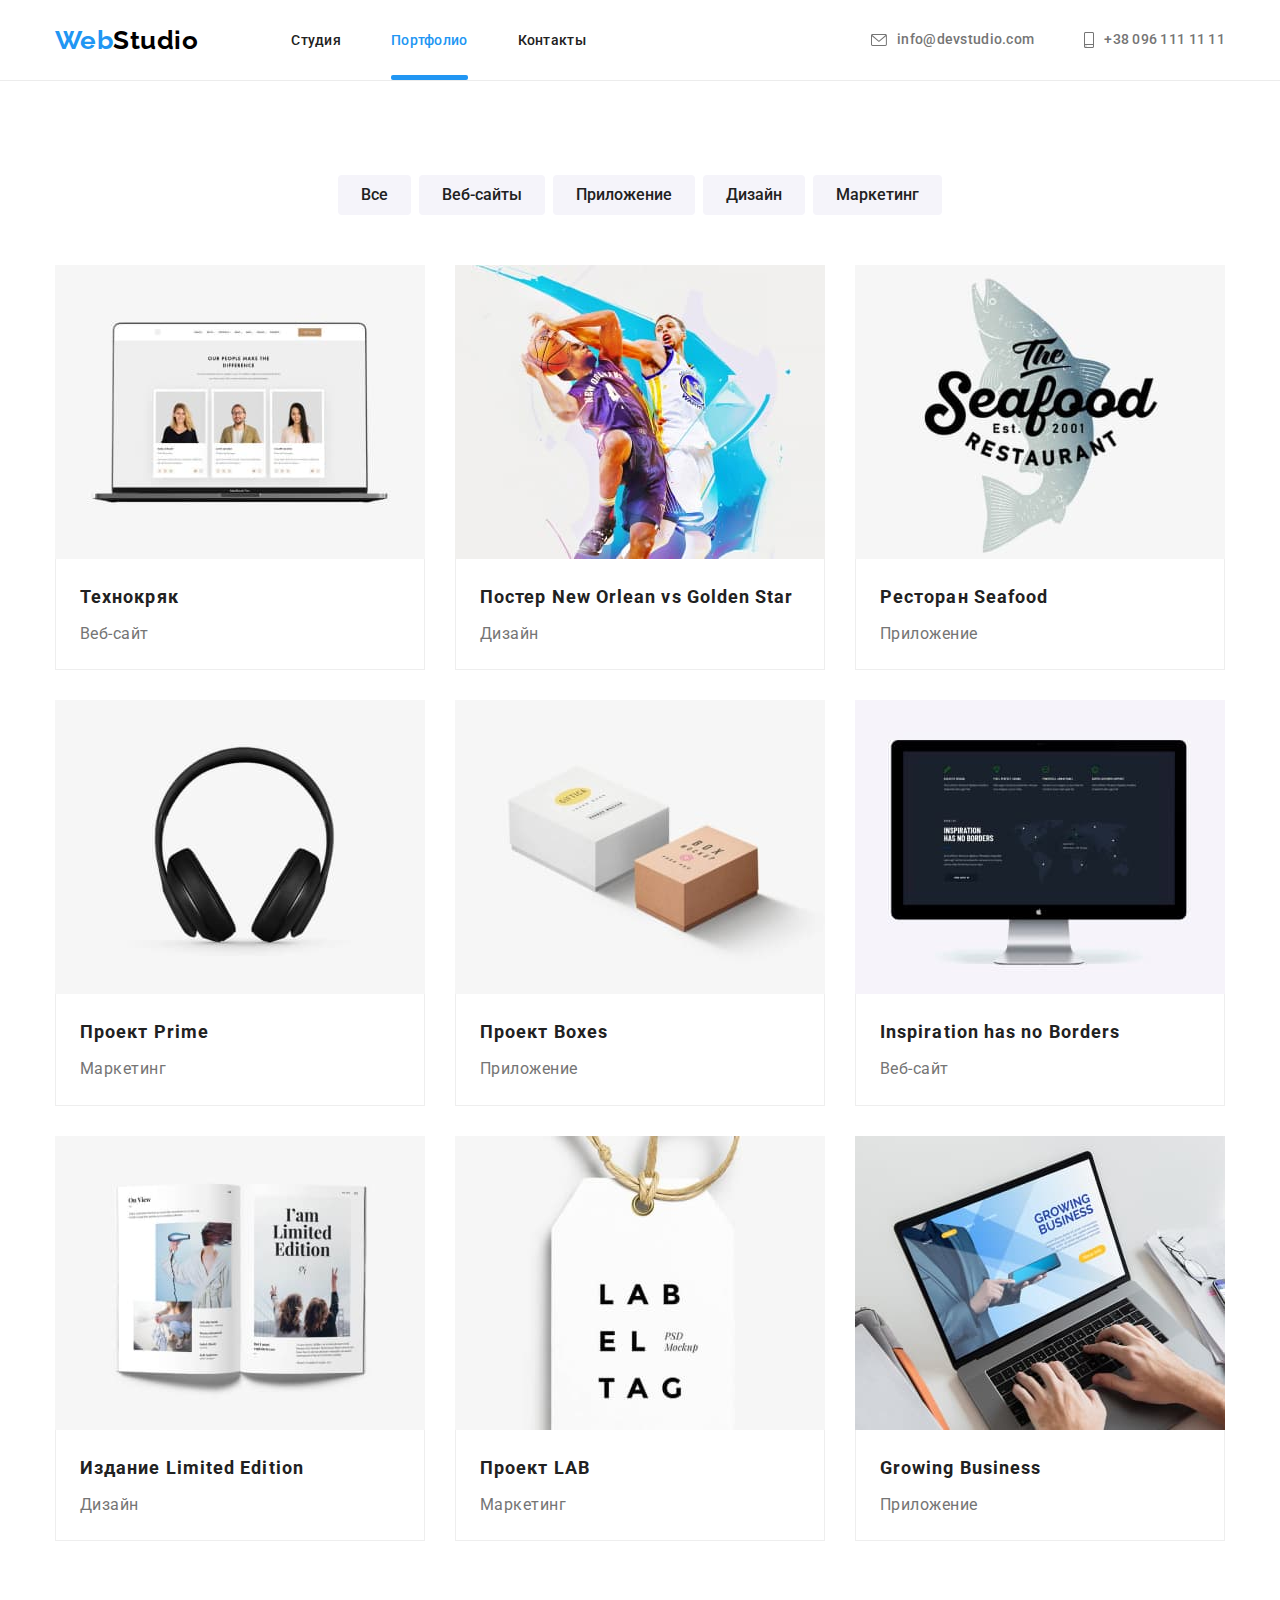
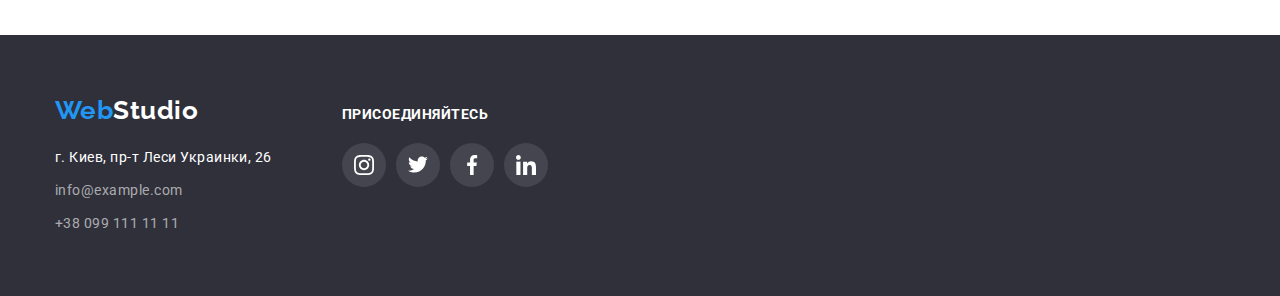
==== portfolio.html @ ec58dec9 "Add files via upload" ====
<!DOCTYPE html>
<html lang="en">

<head>
    <meta charset="UTF-8">
    <meta http-equiv="X-UA-Compatible" content="IE=edge">
    <meta name="viewport" content="width=device-width, initial-scale=1.0">
    <title>Document</title>
    <link rel="preconnect" href="https://fonts.gstatic.com">
    <link href="https://fonts.googleapis.com/css2?family=Raleway:wght@700&family=Roboto:wght@400;500;700;900&display=swap"
        rel="stylesheet">
        <link rel="stylesheet" href="https://cdnjs.cloudflare.com/ajax/libs/modern-normalize/0.2.0/modern-normalize.min.css" />
    <link rel="stylesheet" href="./css/styles.css">
</head>

<body>
    <!-- Хедер -->
    <header class="header pntr">
        <div class="container">
            <nav class="navigator">
                <a href="./index.html" class="logo webstudio">Web<span class="top">Studio</span></a>
                <ul class="site-nav list menu">
                    <li class="menu-item"><a href="./index.html" class="link">Студия</a></li>
                    <li class="menu-item"><a href="./portfolio.html" class="link current">Портфолио</a></li>
                    <li class="menu-item"><a href="" class="link">Контакты</a></li>
                </ul>
            </nav>
    
            <ul class="contacts-nav list menu pntr">
                <li class="auth-item">
                    <a href="mailto:info@devstudio.com" class="inf link">
    
                        <svg class="icon">
                            <use href="./images/sprite.svg#icon-envelope"></use>
                        </svg>
                        info@devstudio.com</a>
    
                </li>
                <li class="auth-item">
                    <a href="tel:+380961111111" class="inf link">
    
                        <svg class="icon-tel">
                            <use href="./images/sprite.svg#icon-smartphone"></use>
                        </svg>
                        +38 096 111 11 11</a>
                </li>
            </ul>
        </div>
    </header>

    <!-- Main -->
        <main>
        <section class="section">
            <div class="container">
        <h1 class="visually-hidden">Портфолио</h1>

        <ul class="button list pntr bar-nav"> 
            <li class="bar-item">
                <button type="button" class="btn">Все</button>
            </li>
            <li class="bar-item">
                <button type="button" class="btn">Веб-сайты</button>
            </li>
            <li class="bar-item">
                <button type="button" class="btn">Приложение</button>
            </li>
            <li class="bar-item">
                <button type="button" class="btn">Дизайн</button>
            </li>
            <li class="bar-item">
                <button type="button" class="btn">Маркетинг</button>
            </li>
        </ul>

        <ul class="all list">
            <li class="photo-items shadow">

              <div class="box">
                 <img src="./images/1.jpg" alt="Ноутбук" width="370">
                 <p class="overflow">Технокряк это современная площадка распространения коронавируса. Компании используют эту платформу для цифрового
                шпионажа и атак на защищённые сервера конкурентов.</p>
                </div>
                  <div class="portfolio-text">
                    <h2 class="all-title">Технокряк</h2>
                <p class="all-text">Веб-сайт</p>

                </div>
            </li>
            <li class="photo-items">
               <div class="box">
                <img src="./images/2.jpg" alt="Два баскетболисты" width="370">
                <p class="overflow">Технокряк это современная площадка распространения коронавируса. Компании используют эту платформу
                    для цифрового
                    шпионажа и атак на защищённые сервера конкурентов.</p>
                </div>
                <div class="portfolio-text">
                    <h2 class="all-title">Постер New Orlean vs Golden Star</h2>
                <p class="all-text">Дизайн</p>
                
                </div>
            </li>
            <li class="photo-items">
              <div class="box">
                <img src="./images/3.jpg" alt="SeaFood" width="370">
            <p class="overflow">Технокряк это современная площадка распространения коронавируса. Компании используют эту платформу
                для цифрового
                шпионажа и атак на защищённые сервера конкурентов.</p>
            </div>
                <div class="portfolio-text">
                   <h2 class="all-title">Ресторан Seafood</h2>
                <p class="all-text">Приложение</p>
                </div>
            </li>
            <li class="photo-items">
              <div class="box">
                <img src="./images/4.jpg" alt="Наушники" width="370">
                <p class="overflow">Технокряк это современная площадка распространения коронавируса. Компании используют эту платформу
                    для цифрового
                    шпионажа и атак на защищённые сервера конкурентов.</p>
                </div>
                <div class="portfolio-text">
                    <h2 class="all-title">Проект Prime</h2>
                <p class="all-text">Маркетинг</p>
                </div>
            </li>
            <li class="photo-items">
               <div class="box">
                <img src="./images/5.jpg" alt="Коробки" width="370">
            <p class="overflow">Технокряк это современная площадка распространения коронавируса. Компании используют эту платформу
                для цифрового
                шпионажа и атак на защищённые сервера конкурентов.</p>
            </div>
                <div class="portfolio-text">
                    <h2 class="all-title">Проект Boxes</h2>
                <p class="all-text">Приложение</p>
                </div>
            </li>
            <li class="photo-items">
               <div class="box">
                <img src="./images/6.jpg" alt="Компютер" width="370">
                <p class="overflow">Технокряк это современная площадка распространения коронавируса. Компании используют эту платформу
                    для цифрового
                    шпионажа и атак на защищённые сервера конкурентов.</p>
                </div>
                <div class="portfolio-text">
                    <h2 class="all-title">Inspiration has no Borders</h2>
                <p class="all-text">Веб-сайт</p>
                </div>
            </li>
            <li class="photo-items">
               <div class="box">
                <img src="./images/7.jpg" alt="Журнал" width="370">
            <p class="overflow">Технокряк это современная площадка распространения коронавируса. Компании используют эту платформу
                для цифрового
                шпионажа и атак на защищённые сервера конкурентов.</p>
            </div>
                <div class="portfolio-text">
                    <h2 class="all-title">Издание Limited Edition</h2>
                <p class="all-text">Дизайн</p>
                </div>
            </li>
            <li class="photo-items">
                <div class="box">
                <img src="./images/8.jpg" alt="LabelTag" width="370">
                <p class="overflow">Технокряк это современная площадка распространения коронавируса. Компании используют эту платформу
                    для цифрового
                    шпионажа и атак на защищённые сервера конкурентов.</p>
                </div>
                <div class="portfolio-text">
                    <h2 class="all-title">Проект LAB</h2>
                <p class="all-text">Маркетинг</p>
                </div>
            </li>
            <li class="photo-items">
                   <div class="box">
                <img src="./images/9.jpg" alt="Руки на ноутбуке" width="370">
                <p class="overflow">Технокряк это современная площадка распространения коронавируса. Компании используют эту платформу
                    для цифрового
                    шпионажа и атак на защищённые сервера конкурентов.</p>
                </div>
                <div class="portfolio-text">
                    <h2 class="all-title">Growing Business</h2>
                <p class="all-text">Приложение</p>
                </div>
            </li>

        </ul>
                    </div>
        </section>
    </main>

    <!--Подвал-->
    <footer class="page-footer pntr">
        <div class="container ftr">
            <div class="ftr">
                <a href="" class="logo logo-btm">Web<span class="down">Studio</span></a>
                <address class="street tel-mail">
                    г. Киев, пр-т Леси Украинки, 26
                    <a href="mailto:info@example.com" class="inf link item">info@example.com</a>
                    <a href="tel:+380991111111" class="inf link item">+38 099 111 11 11</a>
                </address>
            </div>
    
            <div class="ftr">
                <h2 class="ftr-text">ПРИСОЕДИНЯЙТЕСЬ</h2>
                <ul class="list social-icons">
                    <li class="social-icons-item">
                        <a href="" class="social-icons-link" target="_blank" rel="noopener noreferrer">
                            <svg class="icon white">
                                <use href="./images/sprite.svg#icon-instagram"></use>
                            </svg>
                        </a>
                    </li>
                    <li class="social-icons-item">
                        <a href="" class="social-icons-link" target="_blank" rel="noopener noreferrer">
                            <svg class="icon white">
                                <use href="./images/sprite.svg#icon-twitter"></use>
                            </svg>
                        </a>
                    </li>
                    <li class="social-icons-item">
                        <a href="" class="social-icons-link" target="_blank" rel="noopener noreferrer">
                            <svg class="icon white">
                                <use href="./images/sprite.svg#icon-facebook"></use>
                            </svg>
                        </a>
                    </li>
                    <li class="social-icons-item">
                        <a href="" class="social-icons-link" target="_blank" rel="noopener noreferrer">
                            <svg class="icon white">
                                <use href="./images/sprite.svg#icon-linkedin"></use>
                            </svg>
                        </a>
                    </li>
                </ul>
            </div>
    
    
        </div>
    </footer>

</body>

</html>
---- css/styles.css ----
:root {
  --primary-text-color: rgba(33, 33, 33, 1);
  --accent-color: rgb(33, 150, 243, 1);
  --white-color: rgba(255, 255, 255, 1);
  --text-inf-color: rgba(117, 117, 117, 1);
  --hero-footer-color: rgba(47, 48, 58, 1);
  --section-team-color: rgba(245, 244, 250, 1);
  --inf-word-color: rgba(255, 255, 255, 0.6);
  --grid-item: 1;
  --icons-color: #afb1b8;
  --timing-function: 250ms cubic-bezier(0.4, 0, 0.2, 1);
  --modal-acent: rgba(33, 150, 243, 1);
}

html {
  box-sizing: border-box;
}

*,
*::before,
*::after {
  box-sizing: inherit;
}

body {
  color: var(--primary-text-color);
  background-color: #ffffff;

  font-family: 'Roboto', sans-serif;
  letter-spacing: 0.03em;
}

/* Хедер */
.header {
  background: var(--white-color);
  border-bottom: 1px solid rgba(236, 236, 236, 1);
  width: auto;
}

.container {
  width: 1200px;
  padding-left: 15px;
  padding-right: 15px;
  margin-right: auto;
  margin-left: auto;
  height: auto;
}

.header .container {
  display: flex;
  align-items: center;
}

.header .webstudio {
  margin-right: 93px;
}

.navigator {
  display: flex;
  align-items: center;
  margin-right: auto;
}

.menu {
  display: inline-flex;
}

.menu-item:not(:last-child) {
  margin-right: 50px;
}

.link {
  text-decoration: none;
}

.auth-item:not(:last-child) {
  margin-right: 50px;
}

.auth-item .link {
  position: relative;
}

.auth-item.link::after {
  content: '';
  display: block;
  position: absolute;
  transition: opacity 250ms;
}

.logo {
  color: var(--accent-color);

  font-family: 'Raleway', sans-serif;
  font-weight: 700;
  font-size: 26px;
  line-height: 1.19;
  text-decoration: none;
}

.logo .top {
  color: black;
}

.list {
  padding: 0;
  margin: 0;

  list-style: none;
}

.menu-item .link.current {
  position: relative;
  color: var(--accent-color);
}

.menu-item .link.current::after {
  content: '';

  position: absolute;

  display: block;
  width: 100px;
  height: 5px;
  left: 0;
  bottom: 0;
  background-color: #2196f3;
  border-radius: 2px;
  width: 100%;
}

.link.current:hover::after .link.current:focus::after {
  opacity: 1;
}

.menu-item .link {
  padding-top: 32px;
  padding-bottom: 32px;

  color: var(--primary-text-color);

  font-family: inherit;
  font-weight: 500;
  font-size: 14px;
  line-height: 1.14;
  letter-spacing: 0.02em;
  transition: color var(--timing-function);
}

.menu-item .link:focus,
.menu-item .link:hover {
  color: var(--accent-color);
}

.contacts-nav .link {
  display: inline-flex;
  padding-top: 32px;
  padding-bottom: 32px;
  border-radius: 3px;

  color: var(--text-inf-color);

  font-weight: 500;
  font-size: 14px;
  line-height: 1.14;
  letter-spacing: 0.02em;
  align-items: center;
  transition: color var(--timing-function);
}

.contacts-nav .link:hover,
.contacts-nav .link:focus {
  color: var(--accent-color);
  fill: currentColor;
}

.contacts-nav .icon {
  width: 16px;
  height: 12px;
  margin-right: 10px;
  fill: currentColor;
}

.contacts-nav .icon-tel {
  width: 10px;
  height: 16px;
  margin-right: 10px;
  fill: currentColor;
}

.section {
  padding-top: 94px;
  padding-bottom: 94px;
  width: auto;
}

img {
  display: block;
  height: auto;
}

/* Герой */
.section.hero {
  max-width: 1600px;
  height: 600px;
  text-align: center;
  padding-top: 200px;
  padding-bottom: 200px;
  background-image: linear-gradient(to right, rgba(47, 48, 58, 0.4), rgba(47, 48, 58, 0.4)), url('../images/hero.jpg');
  background-color: rgba(54, 63, 165, 0.4);
  background-size: cover;
  background-repeat: no-repeat;
  background-position: center;
  margin-left: auto;
  margin-right: auto;
}

.hero-title {
  margin-top: 0;
  margin-bottom: 30px;

  color: var(--white-color);

  font-weight: 900;
  font-size: 44px;
  line-height: 1.36;
  letter-spacing: 0.06em;
  text-transform: uppercase;
}

.section.hero .button,
.btn-submit {
  border-radius: 4px;
  border: none;
  min-width: 200px;
  padding: 10px 32px;
  text-align: center;
  cursor: pointer;

  color: var(--white-color);
  background-color: var(--accent-color);

  font-family: inherit;
  font-weight: 700;
  font-size: 16px;
  line-height: 1.88;
  letter-spacing: 0.06em;
  transition: background-color var(--timing-function);
}

.section.hero .button:hover,
.section.hero .button:focus,
.btn-submit:hover,
.btn-submit:focus {
  background-color: #188ce8;
}

h1,
h2,
h3,
h4,
h5,
h6 {
  margin-top: 0;
  margin-bottom: 0;
}

p {
  margin-top: 0;
  margin-bottom: 0;
}

.container .item {
  display: flex;
  flex-wrap: wrap;
}

.feature {
  display: flex;
  flex-wrap: wrap;
}

.feature .list-item {
  width: 270px;
  flex-basis: calc((100% - 30px * 4) / 4);
  margin-right: 30px;
}

.feature .list-item:nth-child(n + 4) {
  margin-right: 0;
}

.section.us {
  padding-top: 0;
}

.section-title-box {
  margin-bottom: 50px;

  color: var(--primary-text-color);

  font-weight: 700;
  font-size: 36px;
  line-height: 1.17;
  text-align: center;
}

.section-title {
  margin-bottom: 10px;

  color: var(--primary-text-color);

  font-weight: 700;
  font-size: 14px;
  line-height: 1.14;
  text-transform: uppercase;
}

.section-text {
  color: var(--text-inf-color);

  font-size: 14px;
  line-height: 1.71;
}

.list-item::before {
  display: block;
  content: '';
  width: 270px;
  height: 120px;
  background-color: #f5f4fa;
  background-size: 70px 70px;
  background-repeat: no-repeat;
  background-position: center;
  margin-bottom: 30px;
  border-right: 4px;
}

.list-item:nth-child(1)::before {
  background-image: url(../images/antenna.svg);
}

.list-item:nth-child(2)::before {
  background-image: url(../images/clock.svg);
}

.list-item:nth-child(3)::before {
  background-image: url(../images/diagram.svg);
}

.list-item:nth-child(4)::before {
  background-image: url(../images/astronaut.svg);
}

.picture {
  display: flex;
  flex-wrap: wrap;
}

.picture-item {
  position: relative;

  width: 370px;
  flex-basis: calc((100% - 30px * 3) / 3);
  margin-right: 30px;
}

.picture-item .txt {
  content: '';
  position: absolute;
  bottom: 0;
  font-weight: bold;
  font-size: 14px;
  line-height: 1.14;
  color: var(--white-color);

  background-color: rgba(47, 48, 58, 0.8);

  padding-top: 27px;
  padding-bottom: 27px;
  width: 100%;
  text-align: center;
}

.picture-item:nth-child(n + 3) {
  margin-right: 0;
}

.section.team {
  background-color: #f5f4fa;
}

.our-team {
  display: flex;
  flex-wrap: wrap;
}

.teammate {
  flex-basis: calc((100% - 30px * 4) / 4);
  margin-right: 30px;
  text-align: center;

  background: #ffffff;

  box-shadow: 0px 1px 3px rgba(0, 0, 0, 0.12), 0px 1px 1px rgba(0, 0, 0, 0.14), 0px 2px 1px rgba(0, 0, 0, 0.2);
  border-radius: 0px 0px 4px 4px;
}

.social-icons {
  display: inline-flex;
}

.social-icons-item + .social-icons-item {
  margin-left: 10px;
}

.social-icons-link {
  display: flex;
  justify-content: center;
  align-items: center;
  width: 44px;
  height: 44px;
  border-radius: 50%;
  background-color: rgba(255, 255, 255, 10%);

  transition: background-color var(--timing-function);
}

.social-icons-link:hover,
.social-icons-link:focus {
  background-color: var(--accent-color);
}

.social-icons .icon {
  width: 20px;
  height: 20px;
  fill: var(--icons-color);
  transition: fill var(--timing-function);
}

.social-icons .icon.white {
  fill: #ffffff;
  transition: fill var(--timing-function);
}

.social-icons-link:hover .icon,
.social-icons-link:focus .icon {
  fill: var(--white-color);
}

.teammate:nth-child(n + 4) {
  margin-right: 0;
}

.people-about {
  margin-bottom: 16px;

  color: var(--text-inf-color);

  font-size: 16px;
  line-height: 1.19;
}

.people-list {
  margin-bottom: 10px;

  font-weight: 500;
}

.clients-icons {
  display: flex;
  flex-wrap: wrap;
  margin-right: -30px;
}

.clients-icons .link {
  display: flex;
  border-radius: 4px;
  border: 1px solid var(--icons-color);
  height: 90px;
  align-items: center;
  justify-content: center;
  transition: border var(--timing-function);
}

.clients-icons-item {
  flex-basis: calc((100% - 30px * 6) / 6);
  margin-right: 30px;
}

.clients-icons-item:nth-child(n + 6) {
  margin-right: 0;
}

.clients-icons .icon {
  fill: var(--icons-color);
  transition: fill var(--timing-function);
}

.clients-icons .link:hover,
.clients-icons .link:focus {
  border: 1px solid var(--accent-color);
}

.clients-icons .link:hover .icon,
.clients-icons .link:focus .icon {
  fill: var(--accent-color);
}

.discription {
  padding-top: 30px;
  padding-bottom: 30px;
}

.button .btn {
  padding: 6px 22px;
  min-width: 73px;
  text-align: center;
  border-radius: 4px;
  border: 1px solid transparent;
  cursor: pointer;

  color: var(--primary-text-color);
  background-color: rgba(245, 244, 250, 1);

  font-family: inherit;
  font-weight: 500;
  font-size: 16px;
  line-height: 1.63;
  text-decoration: none;
  transition: background-color var(--timing-function), box-shadow var(--timing-function), color var(--timing-function);
  /* transition: color var(--timing-function); */
}

.button .btn:hover,
.button .btn:focus {
  box-shadow: 0px 3px 1px rgba(0, 0, 0, 0.1), 0px 1px 2px rgba(0, 0, 0, 0.08), 0px 2px 2px rgba(0, 0, 0, 0.12);
}

.pntr {
  cursor: pointer;
}

.button .btn:hover,
.button .btn:focus {
  color: var(--white-color);
  background-color: var(--accent-color);
}

.photo-items {
  transition: box-shadow var(--timing-function);
  cursor: pointer;
}

.photo-items:hover,
.photo-items:focus {
  box-shadow: 0px 1px 1px rgba(0, 0, 0, 0.12), 0px 4px 4px rgba(0, 0, 0, 0.06), 1px 4px 6px rgba(0, 0, 0, 0.16);
}

.photo-items .box {
  position: relative;
  overflow: hidden;
}

.box .overflow {
  position: absolute;
  top: 0;
  width: 100%;
  height: 100%;
  background-color: rgba(33, 150, 243, 0.9);
  transform: translateY(200%);
  transition: transform var(--timing-function);
}

.photo-items:hover .overflow {
  transform: translateY(0);
}

.box .overflow {
  padding: 63px 24px;

  font-size: 18px;
  line-height: 1.6;
  letter-spacing: 0.03em;
  color: var(--white-color);
}

.portfolio-text {
  padding: 20px 24px;
  border: 1px solid rgba(238, 238, 238, 1);
  border-top: none;
}

.all-title {
  margin-bottom: 4px;

  color: var(--primary-text-color);

  font-weight: 700;
  font-size: 18px;
  line-height: 2;
  letter-spacing: 0.06em;
}

.all-text {
  color: var(--text-inf-color);
  font-size: 16px;
  line-height: 1.9;
}

.all.list {
  display: flex;
  flex-wrap: wrap;
  margin-right: -30px;
}

.bar-nav {
  display: flex;
  flex-direction: row;
  margin-left: auto;
  margin-right: auto;
  justify-content: center;
  margin-bottom: 50px;
}

.bar-item {
  margin-left: 0;
  margin-right: 0;
}

.bar-item:not(:last-child) {
  margin-right: 8px;
}

.photo-items {
  flex-basis: calc((100% - 90px) / 3);
  margin-right: 30px;
  margin-top: 30px;
}

.photo-items:nth-child(-n + 3) {
  margin-top: 0;
  margin-top: 0;
}

/* Футер */
footer {
  background-color: var(--hero-footer-color);
  padding-top: 60px;
  padding-bottom: 60px;
}

.logo-btm {
  display: flex;
  flex-wrap: wrap;
  margin-top: 0;
  margin-bottom: 20px;
}

.tel-mail .link {
  margin-top: 9px;
}

.page-footer .street {
  color: var(--white-color);

  font-size: 14px;
  line-height: 1.71;
  font-style: normal;
}

.page-footer .inf {
  color: var(--inf-word-color);

  font-size: 14px;
  line-height: 1.71;
  font-style: normal;

  transition: color var(--timing-function);
}

.page-footer .inf:focus,
.page-footer .inf:hover {
  color: var(--accent-color);
}

.logo .down {
  color: var(--white-color);
}

.container.ftr {
  display: flex;
  align-items: baseline;
}

.container .ftr {
  margin-right: 70px;
}

.ftr-text {
  margin-bottom: 20px;
  color: var(--white-color);
  font-size: 14px;
  line-height: 1.14;
}

.container .ftr:nth-last-child(-n + 1) {
  margin-right: 0;
}

.form-ftr {
  display: flex;
}

.ftr-link > h2 {
  margin-bottom: 20px;
  color: var(--white-color);
  font-size: 14px;
  line-height: 1.14;
}

.form-ftr > input {
  display: flex;
  width: 358px;
  padding: 15px 0px 15px 16px;
  background-color: transparent;
  border: 1px solid rgba(255, 255, 255, 0.3);
  border-radius: 4px;
  box-sizing: border-box;
  margin-right: 12px;
}

.form-ftr .button {
  text-decoration: none;
  color: white;
}

.modal > h2 {
  display: inline-block;
  margin-bottom: 12px;
  margin-left: auto;
  margin-right: auto;
  font-size: 20px;
  line-height: 1.15;
  text-align: center;
}

.visually-hidden {
  position: absolute;
  clip: rect(0 0 0 0);
}

.backdrop.is-hidden {
  opacity: 0;
  visibility: hidden;
  pointer-events: none;
}

.backdrop {
  position: fixed;
  background-color: rgba(0, 0, 0, 0.2);
  width: 100%;
  height: 100%;
  top: 0;
  left: 0;
  opacity: 1;
  transform: opacity var(--timing-function);
  z-index: 1;
  transition-duration: 250ms;
}

.modal {
  position: relative;
  top: 50%;
  left: 50%;
  max-width: 528px;
  min-height: 581px;
  transform: translate(-50%, -50%);

  background: var(--white-color);
  border-radius: 4px;

  padding: 40px;
}

.btn-close {
  position: absolute;
  right: 8px;
  top: 8px;
  width: 30px;
  height: 30px;
  border: 1px solid rgba(0, 0, 0, 0.1);
  background: var(--white-color);
  border-radius: 50%;
}

.btn-close .icon {
  transition: fill var(--timing-function);
}

.btn-close:hover .icon,
.btn-close:focus .icon {
  fill: var(--modal-acent);
}

.modal .icon {
  position: absolute;
  transform: translate(-50%, -50%);
  fill: #000000;
}

.modal .form {
  display: flex;
  flex-direction: column;
}

.form-label {
  margin-bottom: 4px;
  text-align: left;
}

.form-div {
  position: relative;
  margin-bottom: 10px;
}

.form-input {
  border: 1px solid rgba(33, 33, 33, 0.2);
  box-sizing: border-box;
  border-radius: 4px;
  width: 448px;
  height: 40px;
  outline: none;
  padding-left: 40px;
  transition: border var(--timing-function);
}

.form-div .icon {
  position: absolute;
  top: 20px;
  left: 25px;
  transition: fill var(--timing-function);
}

.form-input:hover {
  border: 1px solid var(--modal-acent);
}

.form-input:hover + .icon {
  fill: var(--accent-color);
}

.form-div:focus-within > .form-input {
  border: 1px solid var(--modal-acent);
}

.label-textarea {
  padding-bottom: 4px;
  text-align: left;
}

.textarea {
  border: 1px solid rgba(33, 33, 33, 0.2);
  box-sizing: border-box;
  border-radius: 4px;
  margin-bottom: 20px;
  padding: 12px 16px 12px 16px;
  outline: none;
  resize: inherit;
  transition: border var(--timing-function);
}

.textarea:focus-within,
.textarea:hover {
  border: 1px solid var(--modal-acent);
}

.checkbox-label {
  display: flex;
  width: 423px;
  font-size: 14px;
  line-height: 1.71;
  align-items: center;
  color: #757575;
  margin-bottom: 30px;
  letter-spacing: 0.03em;
}

.checkbox-label .checkbox {
  appearance: none;
}

.icon-check {
  width: 16px;
  height: 15px;
  border: 2px solid var(--primary-text-color);
  border-radius: 2px;
  display: inline-block;
  margin-right: 7px;
}

.checkbox:checked + .icon-check {
  border-color: transparent;
  background-image: url(../images/check.svg);
  content: '';
  background-repeat: no-repeat;
  background-position: center;
  background-size: 16px 15px;
  background-origin: border-box;
}

.checkbox-label a {
  color: var(--accent-color);
}

.checkbox-text {
  margin-left: 3px;
}

.btn-submit {
  margin-left: auto;
  margin-right: auto;
}

.btn-submit.ftr::after {
  display: inline-flex;
  width: 24px;
  height: 24px;
  content: '';
  background-repeat: no-repeat;
  background-position: center;
  border-color: transparent;
  background-image: url(../images/send.svg);
  align-items: center;
}
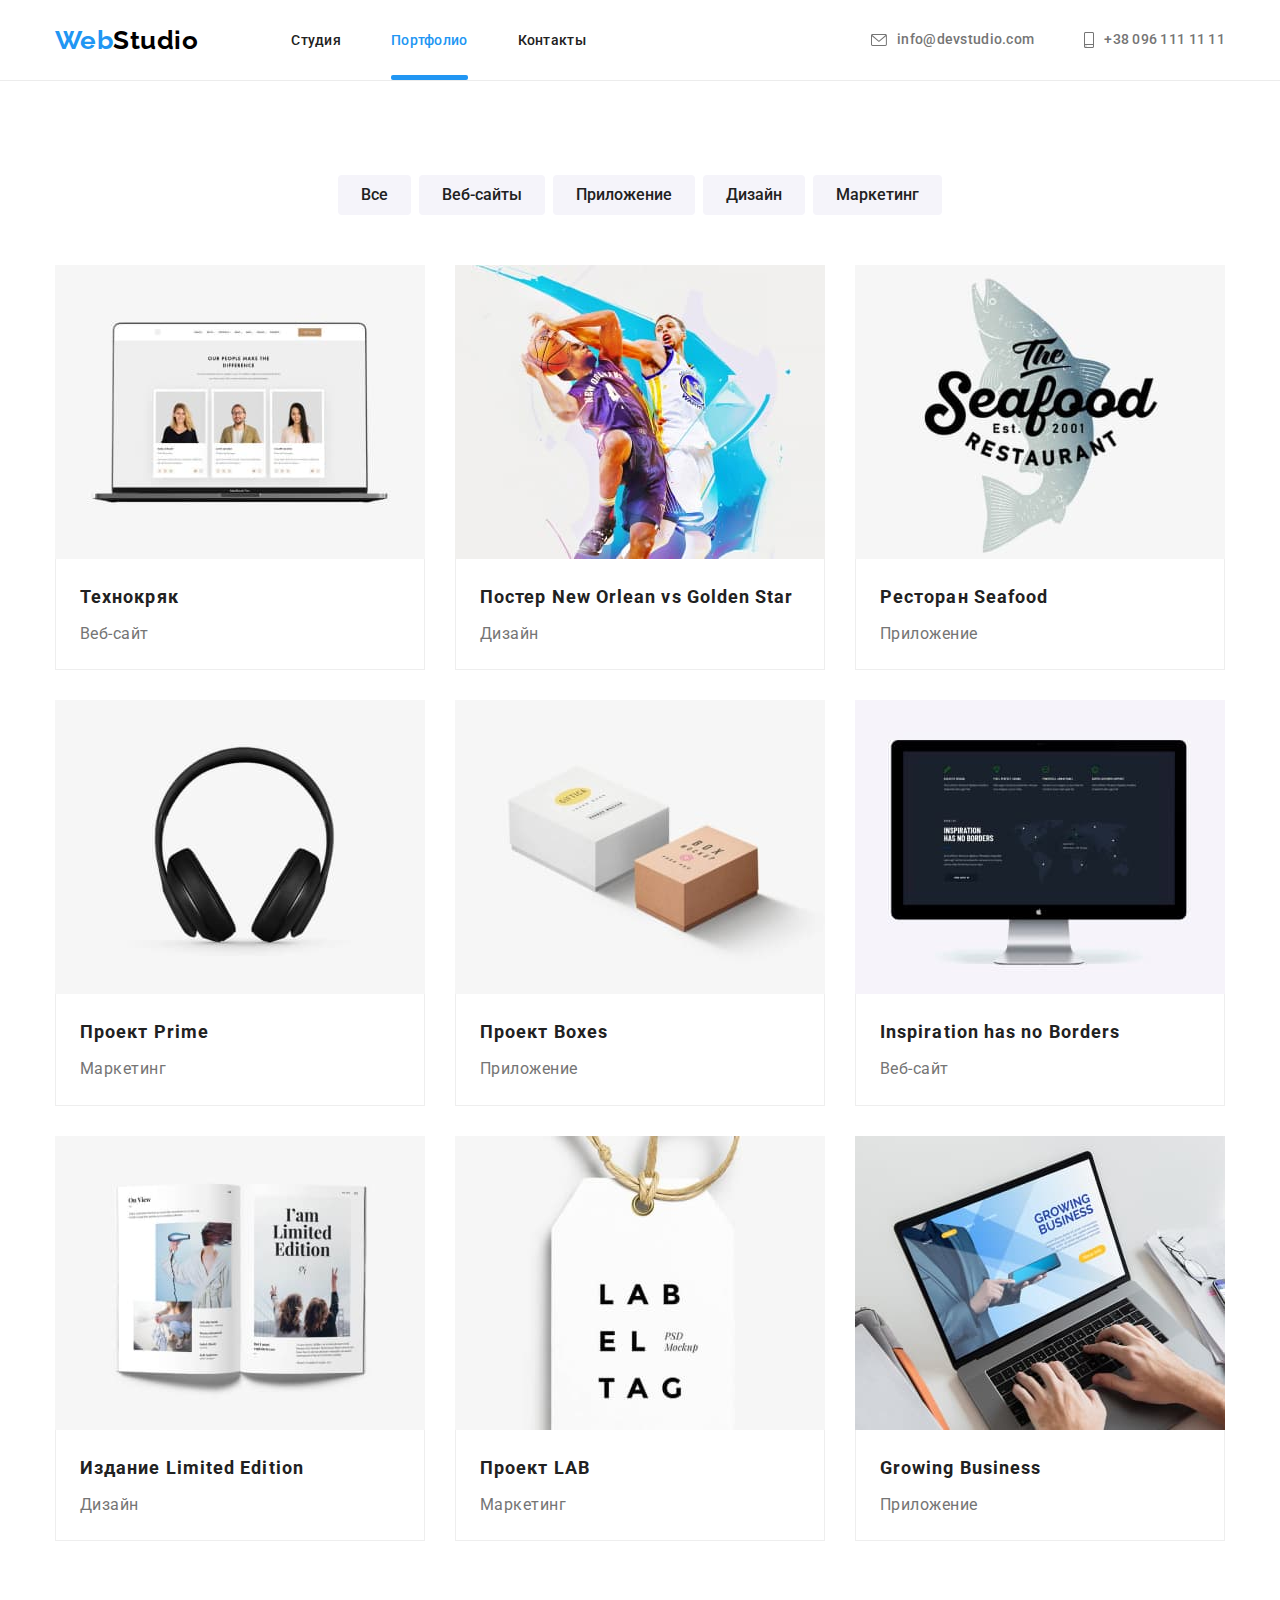
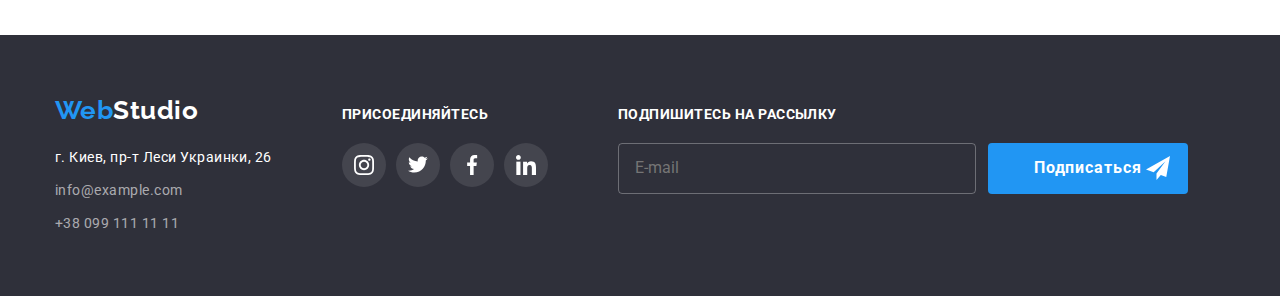
==== commit 85549284: "Add files via upload" ====
--- a/portfolio.html
+++ b/portfolio.html
@@ -235,7 +235,15 @@
                 </ul>
             </div>
     
-    
+            <div class="ftr-link">
+                <h2>ПОДПИШИТЕСЬ НА РАССЫЛКУ</h2>
+    
+                <form class="form-ftr">
+                    <input class="input-ftr" type="text" name="name" id="name" placeholder="E-mail">
+                    <button class="btn-submit ftr" type="submit">Подписаться</button>
+                </form>
+    
+            </div>
         </div>
     </footer>
 
--- a/css/styles.css
+++ b/css/styles.css
@@ -709,6 +709,7 @@
 }
 
 .form-ftr {
+  position: relative;
   display: flex;
 }
 
@@ -719,8 +720,7 @@
   line-height: 1.14;
 }
 
-.form-ftr > input {
-  display: flex;
+.form-ftr > .input-ftr {
   width: 358px;
   padding: 15px 0px 15px 16px;
   background-color: transparent;
@@ -730,10 +730,10 @@
   margin-right: 12px;
 }
 
-.form-ftr .button {
+/* .form-ftr .button {
   text-decoration: none;
   color: white;
-}
+} */
 
 .modal > h2 {
   display: inline-block;
@@ -878,6 +878,8 @@
 .checkbox-label {
   display: flex;
   width: 423px;
+  margin-left: auto;
+  margin-right: auto;
   font-size: 14px;
   line-height: 1.71;
   align-items: center;
@@ -923,6 +925,9 @@
 }
 
 .btn-submit.ftr::after {
+  top: 13px;
+  right: 18px;
+  position: absolute;
   display: inline-flex;
   width: 24px;
   height: 24px;
